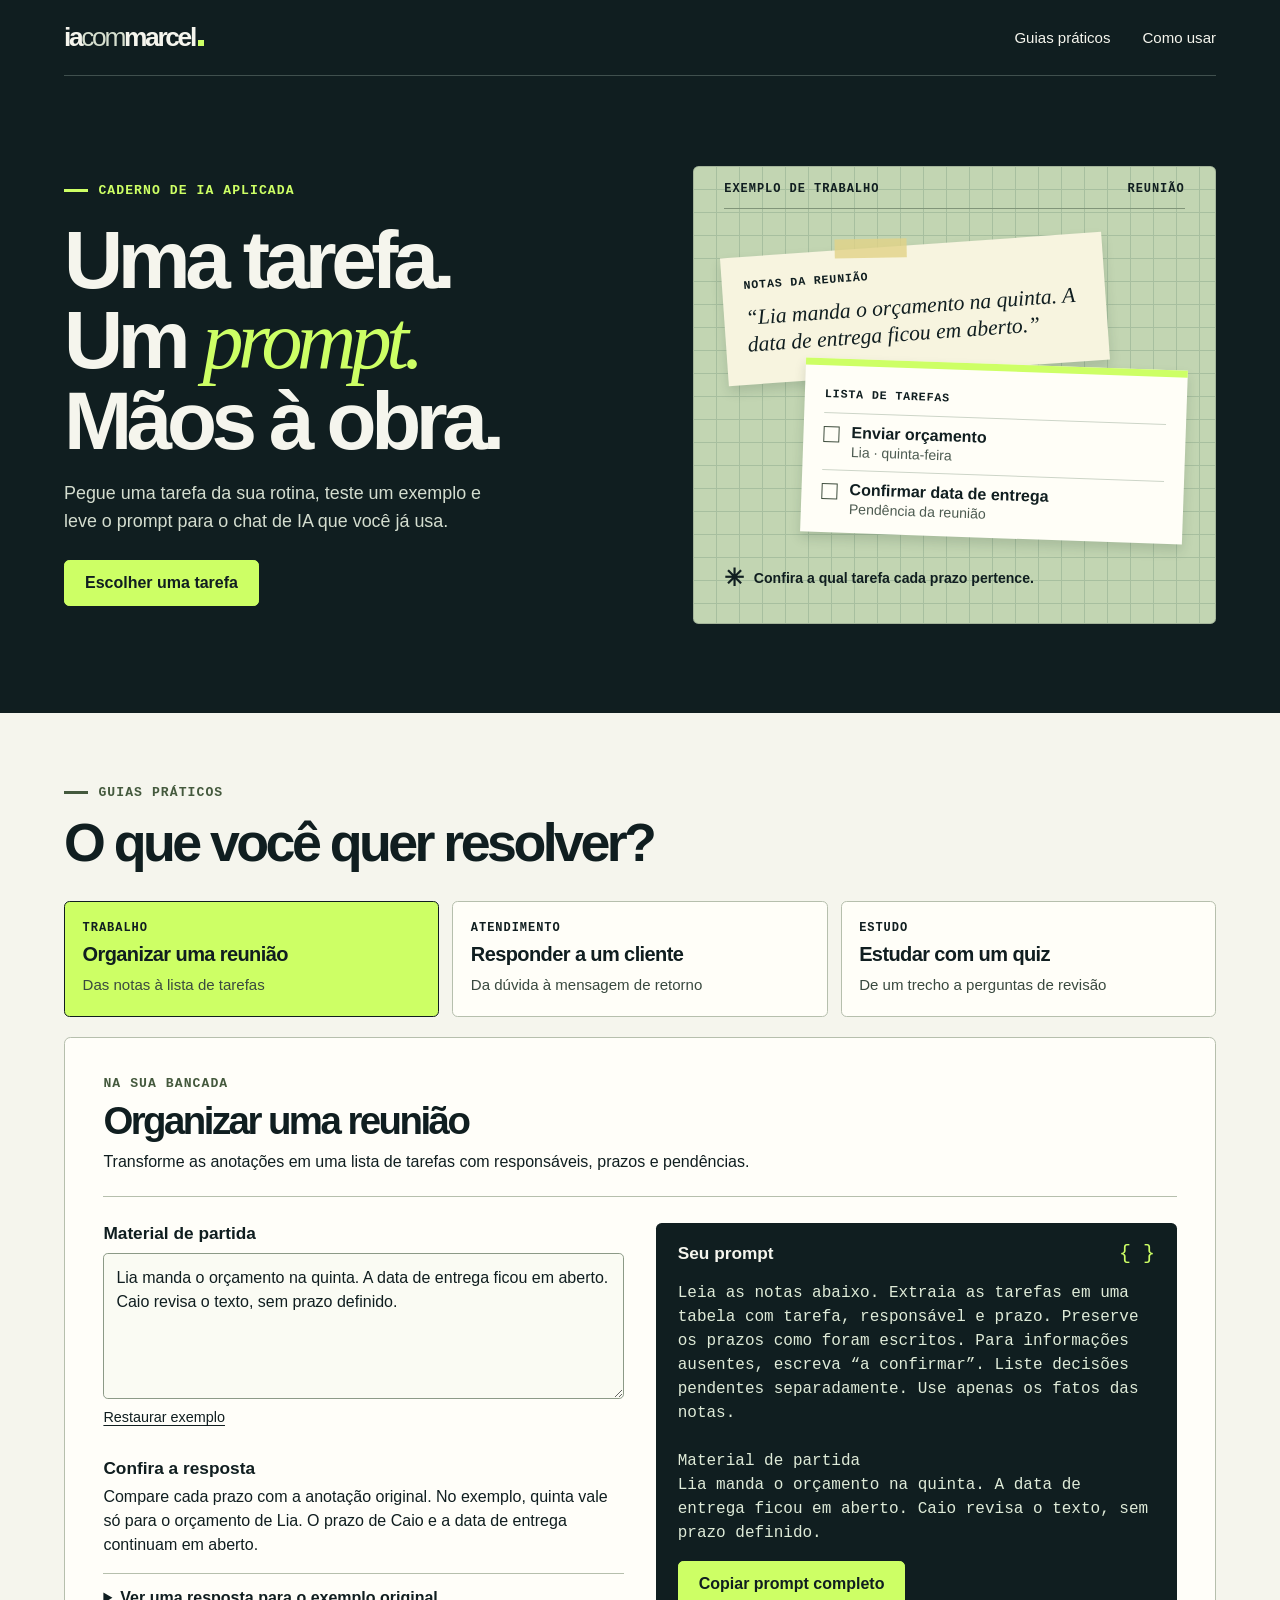
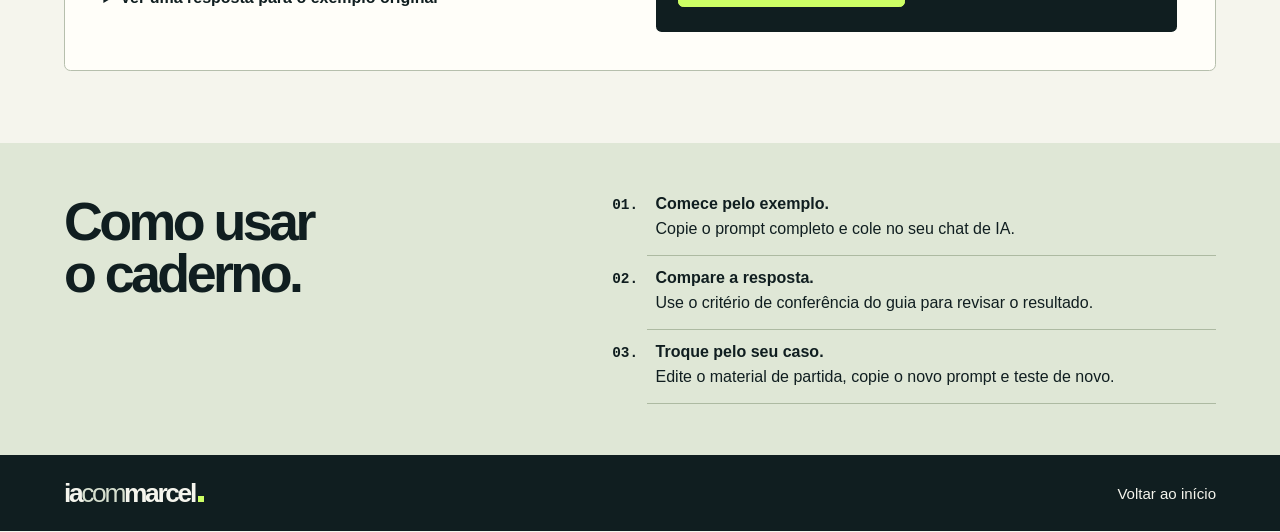
==== index.html @ cb48549a "Publica os guias práticos do iacommarcel" ====
<!doctype html>
<html lang="pt-BR">
<head>
  <meta charset="utf-8">
  <meta name="viewport" content="width=device-width,initial-scale=1">
  <meta name="theme-color" content="#101e20">
  <meta name="description" content="Use IA para transformar notas em tarefas, responder a um cliente e estudar com um quiz. Experimente os exemplos e leve o prompt para o seu chat.">
  <title>iacommarcel · IA na prática</title>
  <link rel="icon" href="data:image/svg+xml,%3Csvg xmlns='http://www.w3.org/2000/svg' viewBox='0 0 80 80'%3E%3Crect width='80' height='80' rx='16' fill='%23101e20'/%3E%3Ctext x='11' y='57' fill='%23cdff65' font-size='51' font-family='Arial' font-weight='bold'%3Eia%3C/text%3E%3C/svg%3E">
  <link rel="stylesheet" href="estilo.css">
  <script src="guias.js" defer></script>
</head>
<body>
  <a class="skip" href="#guias">Pular para os guias</a>
  <header id="inicio"><div class="wrap nav"><a class="brand" href="#inicio">ia<span>com</span>marcel<i aria-hidden="true"></i></a><nav aria-label="Navegação"><a href="#guias">Guias práticos</a><a href="#metodo">Como usar</a></nav></div></header>
  <main>
    <section class="hero"><div class="wrap hero-grid">
      <div><p class="eyebrow"><b aria-hidden="true"></b> Caderno de IA aplicada</p><h1>Uma tarefa.<br>Um <em>prompt.</em><br>Mãos à obra.</h1>
      <p class="deck">Pegue uma tarefa da sua rotina, teste um exemplo e leve o prompt para o chat de IA que você já usa.</p>
      <a class="action" href="#guias">Escolher uma tarefa</a></div>
      <figure class="board">
        <div class="boardtop"><span>EXEMPLO DE TRABALHO</span><span>REUNIÃO</span></div>
        <div class="paper note"><span class="tag">Notas da reunião</span><p>“Lia manda o orçamento na quinta. A data de entrega ficou em aberto.”</p></div>
        <div class="paper output"><span class="tag">Lista de tarefas</span><div class="task"><span class="box"></span><div><strong>Enviar orçamento</strong><small>Lia · quinta-feira</small></div></div><div class="task"><span class="box"></span><div><strong>Confirmar data de entrega</strong><small>Pendência da reunião</small></div></div></div>
        <figcaption><span aria-hidden="true">✳</span> Confira a qual tarefa cada prazo pertence.</figcaption>
      </figure>
    </div></section>
    <section class="library wrap" id="guias"><p class="eyebrow"><b aria-hidden="true"></b> Guias práticos</p><h2>O que você quer resolver?</h2>
      <div class="choices" aria-label="Escolha uma tarefa">
        <a href="#reuniao" data-guide="reuniao"><small>Trabalho</small><strong>Organizar uma reunião</strong><span>Das notas à lista de tarefas</span></a>
        <a href="#cliente" data-guide="cliente"><small>Atendimento</small><strong>Responder a um cliente</strong><span>Da dúvida à mensagem de retorno</span></a>
        <a href="#estudo" data-guide="estudo"><small>Estudo</small><strong>Estudar com um quiz</strong><span>De um trecho a perguntas de revisão</span></a>
      </div>
      <article id="oficina" aria-labelledby="titulo-guia">
        <div class="work-head"><p class="eyebrow">Na sua bancada</p><h3 id="titulo-guia">Organizar uma reunião</h3><p id="introducao"></p></div>
        <div class="workspace"><div><label for="entrada">Material de partida</label><textarea id="entrada" rows="5"></textarea><button class="reset" id="restaurar" type="button">Restaurar exemplo</button>
        <h4>Confira a resposta</h4><p id="criterio"></p><details><summary>Ver uma resposta para o exemplo original</summary><p id="exemplo"></p></details></div>
        <div class="prompt"><div class="prompt-head"><h4>Seu prompt</h4><span aria-hidden="true">{ }</span></div><pre id="texto-prompt"></pre><button class="action" id="copiar" type="button">Copiar prompt completo</button><span role="status" id="status"></span></div></div>
      </article>
      <noscript>Ative o JavaScript para editar os exemplos. Para experimentar o guia de reunião, cole suas notas em um chat de IA e peça uma tabela de tarefas, responsáveis e prazos. Solicite que marque informações ausentes como “a definir”.</noscript>
    </section>
    <section class="method" id="metodo"><div class="wrap method-inner"><h2>Como usar<br> o caderno.</h2><ol><li><strong>Comece pelo exemplo.</strong><p>Copie o prompt completo e cole no seu chat de IA.</p></li><li><strong>Compare a resposta.</strong><p>Use o critério de conferência do guia para revisar o resultado.</p></li><li><strong>Troque pelo seu caso.</strong><p>Edite o material de partida, copie o novo prompt e teste de novo.</p></li></ol></div></section>
  </main>
  <footer><div class="wrap nav"><a class="brand" href="#inicio">ia<span>com</span>marcel<i aria-hidden="true"></i></a><a href="#inicio">Voltar ao início</a></div></footer>
</body></html>
---- estilo.css ----
:root{--ink:#101e20;--paper:#f5f5ed;--lime:#cdff65;--muted:#52605d;--line:#b6bfad;font-family:"Inter","Segoe UI",Arial,sans-serif;color:var(--ink);background:var(--paper);scroll-padding-top:1rem}
*{box-sizing:border-box}
body,figure,h1,h2,h3,h4,p,ol{margin:0}
a{color:inherit;text-underline-offset:.22em}
button,textarea{font:inherit}
button,a,summary{touch-action:manipulation}
button,summary{cursor:pointer}
:focus-visible{outline:3px solid #377ccb;outline-offset:4px}
.wrap{width:min(1180px,90%);margin-inline:auto}
.skip{position:absolute;left:1rem;top:-5rem;background:white;padding:.7rem;z-index:5}.skip:focus{top:.5rem}
header,footer,.hero{background:var(--ink);color:var(--paper)}
.nav{min-height:76px;display:flex;align-items:center;justify-content:space-between;gap:1rem}.nav a{text-decoration:none}.nav nav{display:flex;gap:2rem}.nav nav a,footer .nav>a:last-child{font-size:.94rem}
.brand{display:inline-flex;align-items:baseline;font-size:1.65rem;letter-spacing:-.09em;font-weight:800}.brand span{font-weight:400;color:#d6dfcf}.brand i{height:.22em;width:.22em;margin-left:.13em;background:var(--lime)}
header .wrap{border-bottom:1px solid #40504e}
.hero-grid{display:grid;grid-template-columns:1.07fr 1fr;gap:6%;padding-block:clamp(3.8rem,7vw,6.2rem);align-items:center}
.eyebrow,.tag,.boardtop,.choices small{font-family:"IBM Plex Mono",Consolas,monospace;font-size:.82rem;letter-spacing:.08em;text-transform:uppercase;font-weight:650}.eyebrow{display:flex;align-items:center;gap:.65rem}.eyebrow b{display:block;width:1.5rem;height:3px;background:currentColor}.hero .eyebrow{color:var(--lime)}
h1,h2,h3{letter-spacing:-.066em;line-height:.98}h1{font-size:clamp(3.8rem,6.4vw,6.5rem);margin:1.35rem 0 1.15rem;font-weight:700}h1 em{font-family:"Georgia",serif;font-weight:400;color:var(--lime)}.deck{font-size:1.12rem;line-height:1.55;max-width:27rem;color:#d4ddcf}.action{display:inline-block;border:1px solid var(--lime);background:var(--lime);color:var(--ink);padding:.82rem 1.25rem;text-decoration:none;font-weight:700;border-radius:.32rem}.hero .action{margin-top:1.5rem}.action:hover{background:#dcff96}
.board{position:relative;isolation:isolate;color:var(--ink);background-color:#c2d5b2;background-image:linear-gradient(#a7bf9f 1px,transparent 1px),linear-gradient(90deg,#a7bf9f 1px,transparent 1px);background-size:23px 23px;border-radius:.35rem;min-width:0;padding:1rem 6% 2rem;box-shadow:inset 0 0 0 1px #a4b59a}
.boardtop{display:flex;justify-content:space-between;border-bottom:1px solid #819579;padding-bottom:.75rem;gap:.7rem;font-size:.75rem}.paper{box-shadow:0 .4rem .7rem #172c2126;position:relative}.note{background:#f7f4df;transform:rotate(-4deg);width:83%;margin:2.25rem 0 -.55rem;padding:1.15rem 1.35rem 1.6rem}.note::before{content:"";display:block;background:#e2d387c9;position:absolute;width:4.5rem;height:1.2rem;left:30%;top:-.55rem;transform:rotate(3deg)}.tag{font-size:.73rem;letter-spacing:.07em}.note p{font:italic 1.35rem/1.28 Georgia,serif;margin-top:.7rem}.output{margin-left:auto;width:83%;padding:1.15rem 1.25rem 1rem;background:#fffef7;transform:rotate(2deg);border-top:.45rem solid var(--lime)}.task{display:flex;gap:.75rem;align-items:flex-start;border-top:1px solid #cdd5c8;padding-top:.62rem;margin-top:.65rem}.task strong,.task small{display:block}.task small{font-size:.88rem;color:#4d5b51;margin-top:.12rem}.box{display:block;width:1rem;height:1rem;border:1.5px solid #3f4e3e;margin-top:.2rem;flex-shrink:0}.board figcaption{margin-top:1.6rem;display:flex;align-items:center;gap:.6rem;font-size:.88rem;font-weight:600}.board figcaption span{font-size:1.5rem}
.library{padding-block:4.5rem}.library .eyebrow{color:#44593d}.library h2,.method h2{font-size:clamp(2.5rem,4.2vw,4.25rem);margin:1rem 0 2rem}.choices{display:grid;grid-template-columns:repeat(3,1fr);gap:.8rem}.choices a{padding:1.2rem 1.1rem;border:1px solid var(--line);border-radius:.35rem;text-decoration:none;display:grid;align-content:start;gap:.45rem;background:#fffef8}.choices a:hover{border-color:var(--ink)}.choices a[aria-current=true]{background:var(--lime);border-color:var(--ink)}.choices small{font-size:.75rem}.choices strong{font-size:1.25rem;line-height:1.24;letter-spacing:-.03em}.choices span,.work-head>p:last-child,.workspace p{line-height:1.5}.choices span{font-size:.94rem;color:#39493f}
#oficina{margin-top:1.25rem;border:1px solid var(--line);border-radius:.4rem;background:#fffef9;padding:clamp(1.25rem,3vw,2.6rem)}.work-head{border-bottom:1px solid var(--line);padding-bottom:1.4rem}.work-head h3{font-size:clamp(2.1rem,3vw,3rem);margin:.65rem 0}.workspace{display:grid;grid-template-columns:1fr 1fr;gap:3%;margin-top:1.6rem}.workspace>*{min-width:0}label,h4{display:block;font-weight:750;font-size:1.08rem}.workspace textarea{display:block;width:100%;resize:vertical;min-height:7rem;border-radius:.3rem;border:1px solid #8c9a87;background:#fafbf3;color:var(--ink);line-height:1.5;padding:.75rem;margin-top:.6rem}.reset{font-size:.9rem;background:none;color:var(--ink);border:0;padding:.6rem 0;text-decoration:underline;text-underline-offset:.2rem}.workspace h4:not(.prompt h4){margin:1.45rem 0 .4rem}.workspace details{margin-top:1rem;border-top:1px solid var(--line);padding:.9rem 0 0}.workspace summary{font-weight:600}.workspace details p{white-space:pre-line;margin:.7rem 0}.prompt{background:var(--ink);color:var(--paper);border-radius:.35rem;padding:1.2rem 1.35rem}.prompt-head{display:flex;align-items:center;justify-content:space-between}.prompt-head span{font:1.25rem monospace;color:var(--lime)}pre{font:1rem/1.5 "IBM Plex Mono",Consolas,monospace;white-space:pre-wrap;overflow-wrap:anywhere;margin:1rem 0;color:#dfebd8}.prompt .action:disabled{opacity:.65;cursor:default}#status{display:block;font-size:.9rem;line-height:1.4;margin-top:.35rem}
.method{background:#dfe7d6;padding:3.2rem 0}.method-inner{display:grid;grid-template-columns:.8fr 1fr;gap:4rem;align-items:start}.method h2{margin:0}.method ol{list-style:decimal-leading-zero;padding-left:2.2rem}.method li{padding:.8rem 0 .95rem .55rem;border-bottom:1px solid #adbaa2}.method li::marker{font:600 .9rem Consolas,monospace}.method li:first-child{padding-top:0}.method li p{margin-top:.25rem;line-height:1.45}
@media(max-width:800px){.hero-grid{gap:4%}.board{padding:1rem 4%}.note,.output{width:94%}.note p{font-size:1.15rem}.choices{gap:.5rem}.choices span{line-height:1.25}}
@media(max-width:650px){.nav{min-height:64px}.nav nav{gap:.9rem}.nav nav a{font-size:.85rem}.brand{font-size:1.45rem}.hero-grid,.workspace,.method-inner{grid-template-columns:1fr}.hero-grid{gap:2.1rem;padding-block:2.65rem}.board{width:100%;max-width:29rem;padding:1rem 6%}.note,.output{width:83%}.library{padding-block:3rem}.choices{grid-template-columns:1fr}.choices a{padding:.8rem 1rem;gap:.12rem}.choices small{margin-bottom:.2rem}.workspace{gap:1.5rem}.method-inner{gap:1.4rem}.method h2 br{display:none}.method h2 br:after{content:" "}.method h2{line-height:1.12}h1{font-size:clamp(3.5rem,12vw,4.6rem)}}
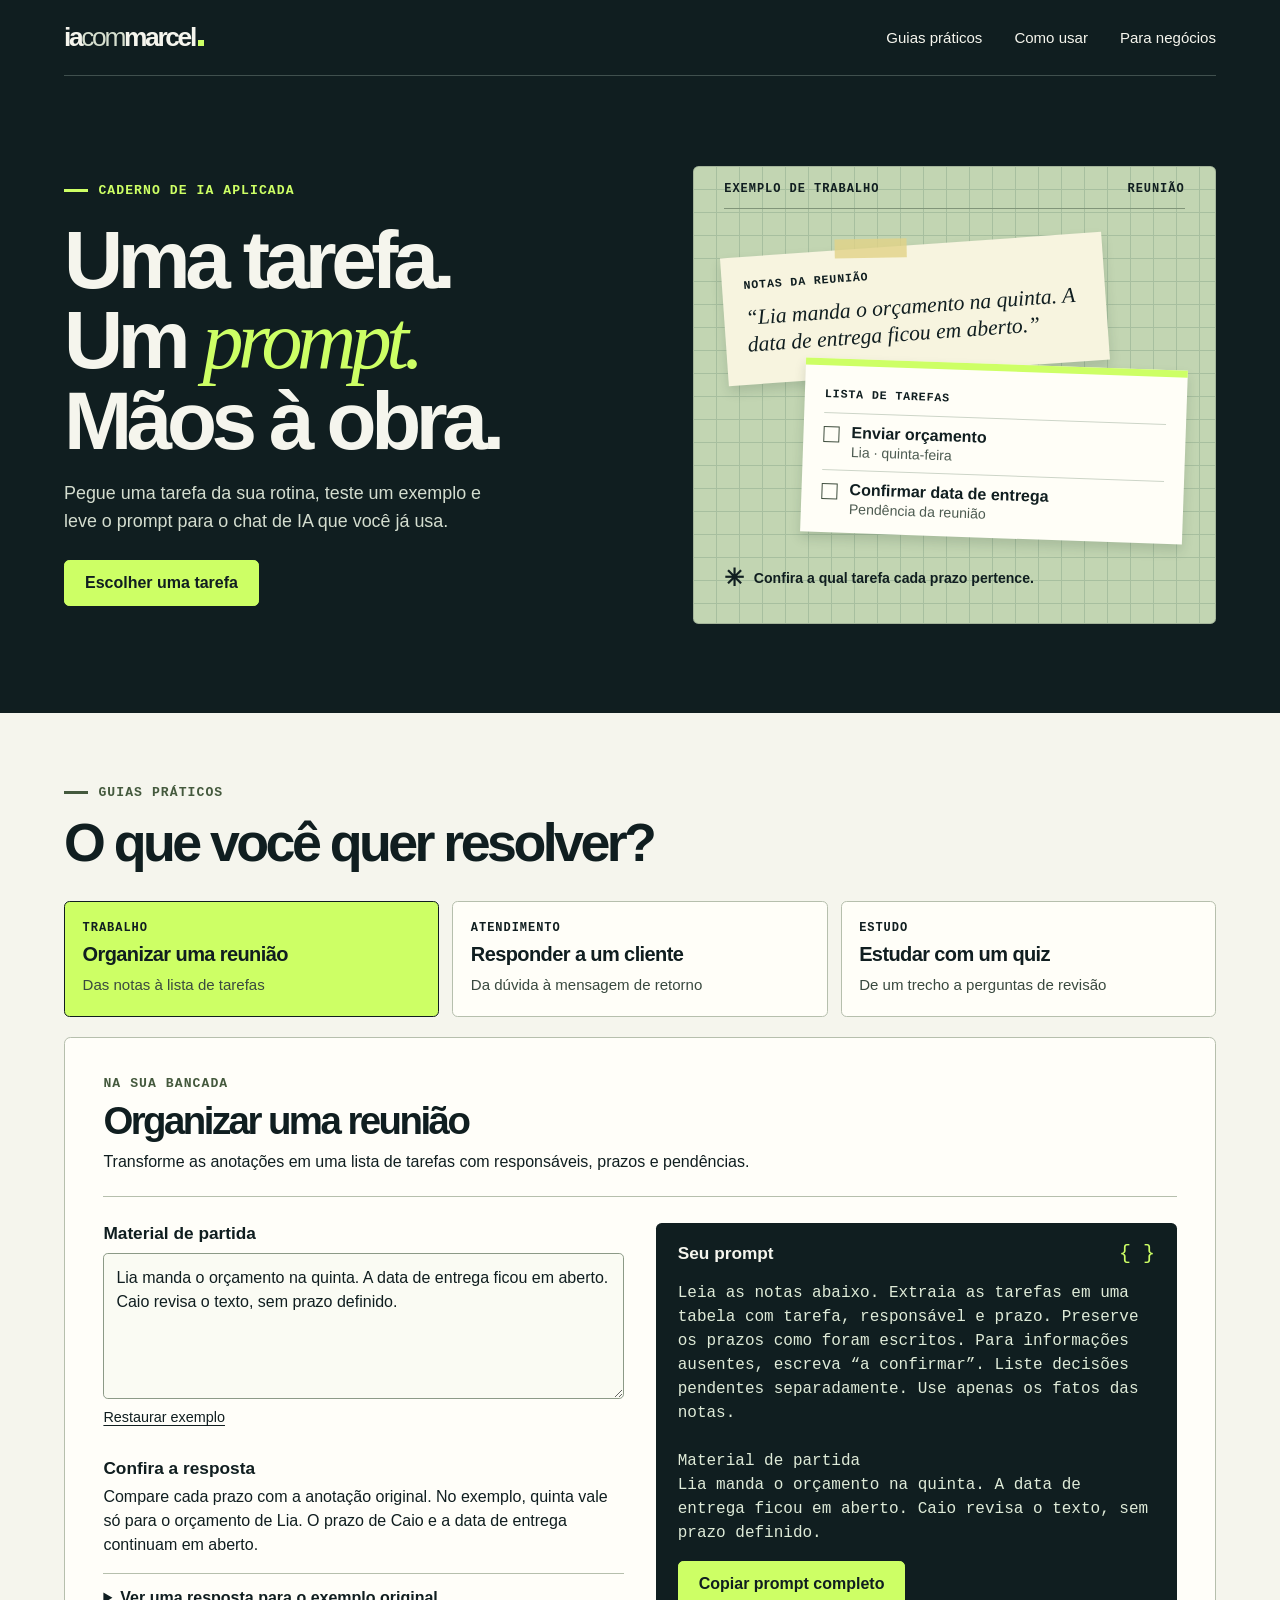
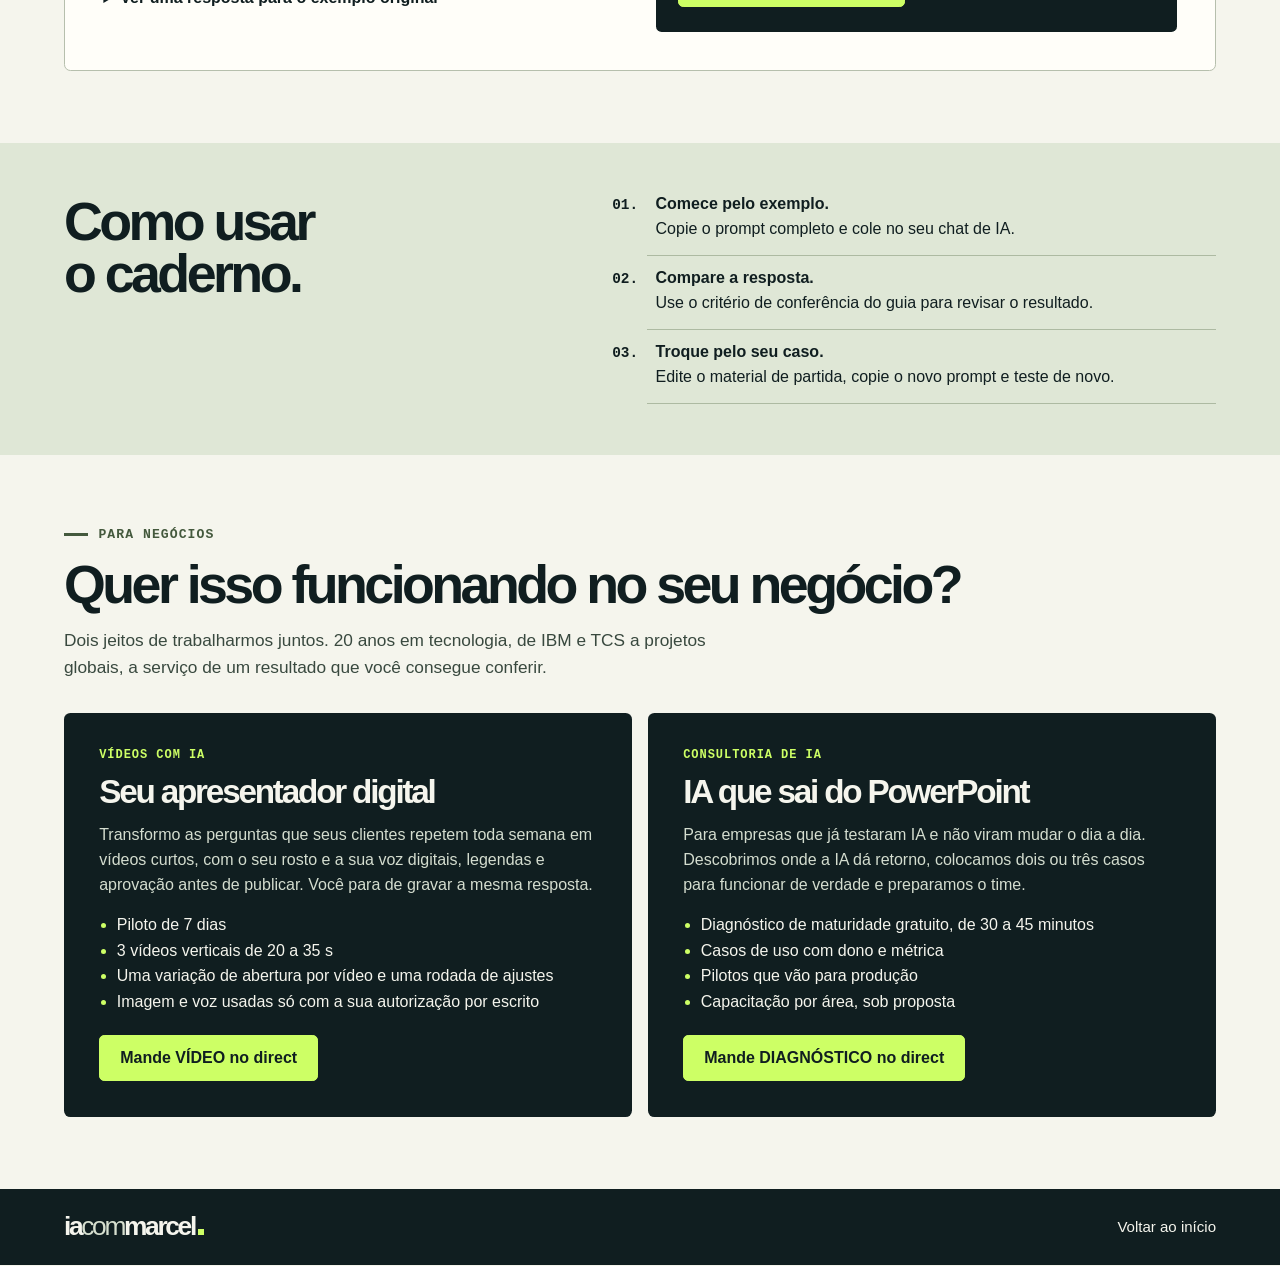
==== commit 8e406b1d: "Seção Para negócios: vídeos com IA e consultoria de IA Co-Authored-By: Claude Opus 5.5 <noreply@anth" ====
--- a/index.html
+++ b/index.html
@@ -4,7 +4,7 @@
   <meta charset="utf-8">
   <meta name="viewport" content="width=device-width,initial-scale=1">
   <meta name="theme-color" content="#101e20">
-  <meta name="description" content="Use IA para transformar notas em tarefas, responder a um cliente e estudar com um quiz. Experimente os exemplos e leve o prompt para o seu chat.">
+  <meta name="description" content="Guias práticos de IA para testar agora, vídeos com IA para o seu negócio e consultoria de IA para empresas.">
   <title>iacommarcel · IA na prática</title>
   <link rel="icon" href="data:image/svg+xml,%3Csvg xmlns='http://www.w3.org/2000/svg' viewBox='0 0 80 80'%3E%3Crect width='80' height='80' rx='16' fill='%23101e20'/%3E%3Ctext x='11' y='57' fill='%23cdff65' font-size='51' font-family='Arial' font-weight='bold'%3Eia%3C/text%3E%3C/svg%3E">
   <link rel="stylesheet" href="estilo.css">
@@ -12,7 +12,7 @@
 </head>
 <body>
   <a class="skip" href="#guias">Pular para os guias</a>
-  <header id="inicio"><div class="wrap nav"><a class="brand" href="#inicio">ia<span>com</span>marcel<i aria-hidden="true"></i></a><nav aria-label="Navegação"><a href="#guias">Guias práticos</a><a href="#metodo">Como usar</a></nav></div></header>
+  <header id="inicio"><div class="wrap nav"><a class="brand" href="#inicio">ia<span>com</span>marcel<i aria-hidden="true"></i></a><nav aria-label="Navegação"><a href="#guias">Guias práticos</a><a href="#metodo">Como usar</a><a href="#negocios">Para negócios</a></nav></div></header>
   <main>
     <section class="hero"><div class="wrap hero-grid">
       <div><p class="eyebrow"><b aria-hidden="true"></b> Caderno de IA aplicada</p><h1>Uma tarefa.<br>Um <em>prompt.</em><br>Mãos à obra.</h1>
@@ -40,6 +40,27 @@
       <noscript>Ative o JavaScript para editar os exemplos. Para experimentar o guia de reunião, cole suas notas em um chat de IA e peça uma tabela de tarefas, responsáveis e prazos. Solicite que marque informações ausentes como “a definir”.</noscript>
     </section>
     <section class="method" id="metodo"><div class="wrap method-inner"><h2>Como usar<br> o caderno.</h2><ol><li><strong>Comece pelo exemplo.</strong><p>Copie o prompt completo e cole no seu chat de IA.</p></li><li><strong>Compare a resposta.</strong><p>Use o critério de conferência do guia para revisar o resultado.</p></li><li><strong>Troque pelo seu caso.</strong><p>Edite o material de partida, copie o novo prompt e teste de novo.</p></li></ol></div></section>
+    <section class="services" id="negocios"><div class="wrap">
+      <p class="eyebrow"><b aria-hidden="true"></b> Para negócios</p>
+      <h2>Quer isso funcionando no seu negócio?</h2>
+      <p class="services-deck">Dois jeitos de trabalharmos juntos. 20 anos em tecnologia, de IBM e TCS a projetos globais, a serviço de um resultado que você consegue conferir.</p>
+      <div class="offers">
+        <article class="offer">
+          <small>Vídeos com IA</small>
+          <h3>Seu apresentador digital</h3>
+          <p>Transformo as perguntas que seus clientes repetem toda semana em vídeos curtos, com o seu rosto e a sua voz digitais, legendas e aprovação antes de publicar. Você para de gravar a mesma resposta.</p>
+          <ul><li>Piloto de 7 dias</li><li>3 vídeos verticais de 20 a 35 s</li><li>Uma variação de abertura por vídeo e uma rodada de ajustes</li><li>Imagem e voz usadas só com a sua autorização por escrito</li></ul>
+          <a class="action" href="https://ig.me/m/iacommarcel">Mande VÍDEO no direct</a>
+        </article>
+        <article class="offer">
+          <small>Consultoria de IA</small>
+          <h3>IA que sai do PowerPoint</h3>
+          <p>Para empresas que já testaram IA e não viram mudar o dia a dia. Descobrimos onde a IA dá retorno, colocamos dois ou três casos para funcionar de verdade e preparamos o time.</p>
+          <ul><li>Diagnóstico de maturidade gratuito, de 30 a 45 minutos</li><li>Casos de uso com dono e métrica</li><li>Pilotos que vão para produção</li><li>Capacitação por área, sob proposta</li></ul>
+          <a class="action" href="https://ig.me/m/iacommarcel">Mande DIAGNÓSTICO no direct</a>
+        </article>
+      </div>
+    </div></section>
   </main>
   <footer><div class="wrap nav"><a class="brand" href="#inicio">ia<span>com</span>marcel<i aria-hidden="true"></i></a><a href="#inicio">Voltar ao início</a></div></footer>
 </body></html>
--- a/estilo.css
+++ b/estilo.css
@@ -20,5 +20,6 @@
 .library{padding-block:4.5rem}.library .eyebrow{color:#44593d}.library h2,.method h2{font-size:clamp(2.5rem,4.2vw,4.25rem);margin:1rem 0 2rem}.choices{display:grid;grid-template-columns:repeat(3,1fr);gap:.8rem}.choices a{padding:1.2rem 1.1rem;border:1px solid var(--line);border-radius:.35rem;text-decoration:none;display:grid;align-content:start;gap:.45rem;background:#fffef8}.choices a:hover{border-color:var(--ink)}.choices a[aria-current=true]{background:var(--lime);border-color:var(--ink)}.choices small{font-size:.75rem}.choices strong{font-size:1.25rem;line-height:1.24;letter-spacing:-.03em}.choices span,.work-head>p:last-child,.workspace p{line-height:1.5}.choices span{font-size:.94rem;color:#39493f}
 #oficina{margin-top:1.25rem;border:1px solid var(--line);border-radius:.4rem;background:#fffef9;padding:clamp(1.25rem,3vw,2.6rem)}.work-head{border-bottom:1px solid var(--line);padding-bottom:1.4rem}.work-head h3{font-size:clamp(2.1rem,3vw,3rem);margin:.65rem 0}.workspace{display:grid;grid-template-columns:1fr 1fr;gap:3%;margin-top:1.6rem}.workspace>*{min-width:0}label,h4{display:block;font-weight:750;font-size:1.08rem}.workspace textarea{display:block;width:100%;resize:vertical;min-height:7rem;border-radius:.3rem;border:1px solid #8c9a87;background:#fafbf3;color:var(--ink);line-height:1.5;padding:.75rem;margin-top:.6rem}.reset{font-size:.9rem;background:none;color:var(--ink);border:0;padding:.6rem 0;text-decoration:underline;text-underline-offset:.2rem}.workspace h4:not(.prompt h4){margin:1.45rem 0 .4rem}.workspace details{margin-top:1rem;border-top:1px solid var(--line);padding:.9rem 0 0}.workspace summary{font-weight:600}.workspace details p{white-space:pre-line;margin:.7rem 0}.prompt{background:var(--ink);color:var(--paper);border-radius:.35rem;padding:1.2rem 1.35rem}.prompt-head{display:flex;align-items:center;justify-content:space-between}.prompt-head span{font:1.25rem monospace;color:var(--lime)}pre{font:1rem/1.5 "IBM Plex Mono",Consolas,monospace;white-space:pre-wrap;overflow-wrap:anywhere;margin:1rem 0;color:#dfebd8}.prompt .action:disabled{opacity:.65;cursor:default}#status{display:block;font-size:.9rem;line-height:1.4;margin-top:.35rem}
 .method{background:#dfe7d6;padding:3.2rem 0}.method-inner{display:grid;grid-template-columns:.8fr 1fr;gap:4rem;align-items:start}.method h2{margin:0}.method ol{list-style:decimal-leading-zero;padding-left:2.2rem}.method li{padding:.8rem 0 .95rem .55rem;border-bottom:1px solid #adbaa2}.method li::marker{font:600 .9rem Consolas,monospace}.method li:first-child{padding-top:0}.method li p{margin-top:.25rem;line-height:1.45}
+.services{padding-block:4.5rem}.services .eyebrow{color:#44593d}.services h2{font-size:clamp(2.5rem,4.2vw,4.25rem);margin:1rem 0 1rem}.services-deck{font-size:1.08rem;line-height:1.55;max-width:44rem;color:#39493f;margin-bottom:2rem}.offers{display:grid;grid-template-columns:1fr 1fr;gap:1rem}.offer{background:var(--ink);color:var(--paper);border-radius:.4rem;padding:clamp(1.25rem,3vw,2.2rem);display:flex;flex-direction:column;gap:.9rem}.offer small{font-family:"IBM Plex Mono",Consolas,monospace;font-size:.75rem;letter-spacing:.08em;text-transform:uppercase;font-weight:650;color:var(--lime)}.offer h3{font-size:clamp(1.8rem,2.6vw,2.5rem)}.offer p{line-height:1.55;color:#d4ddcf}.offer ul{margin:0;padding-left:1.1rem;line-height:1.6;flex:1}.offer li::marker{color:var(--lime)}.offer .action{align-self:flex-start;margin-top:.4rem}
 @media(max-width:800px){.hero-grid{gap:4%}.board{padding:1rem 4%}.note,.output{width:94%}.note p{font-size:1.15rem}.choices{gap:.5rem}.choices span{line-height:1.25}}
-@media(max-width:650px){.nav{min-height:64px}.nav nav{gap:.9rem}.nav nav a{font-size:.85rem}.brand{font-size:1.45rem}.hero-grid,.workspace,.method-inner{grid-template-columns:1fr}.hero-grid{gap:2.1rem;padding-block:2.65rem}.board{width:100%;max-width:29rem;padding:1rem 6%}.note,.output{width:83%}.library{padding-block:3rem}.choices{grid-template-columns:1fr}.choices a{padding:.8rem 1rem;gap:.12rem}.choices small{margin-bottom:.2rem}.workspace{gap:1.5rem}.method-inner{gap:1.4rem}.method h2 br{display:none}.method h2 br:after{content:" "}.method h2{line-height:1.12}h1{font-size:clamp(3.5rem,12vw,4.6rem)}}
+@media(max-width:650px){.nav{min-height:64px}.nav nav{gap:.9rem}.nav nav a{font-size:.85rem}.brand{font-size:1.45rem}.hero-grid,.workspace,.method-inner,.offers{grid-template-columns:1fr}.hero-grid{gap:2.1rem;padding-block:2.65rem}.board{width:100%;max-width:29rem;padding:1rem 6%}.note,.output{width:83%}.library{padding-block:3rem}.choices{grid-template-columns:1fr}.choices a{padding:.8rem 1rem;gap:.12rem}.choices small{margin-bottom:.2rem}.workspace{gap:1.5rem}.method-inner{gap:1.4rem}.method h2 br{display:none}.method h2 br:after{content:" "}.method h2{line-height:1.12}h1{font-size:clamp(3.5rem,12vw,4.6rem)}}
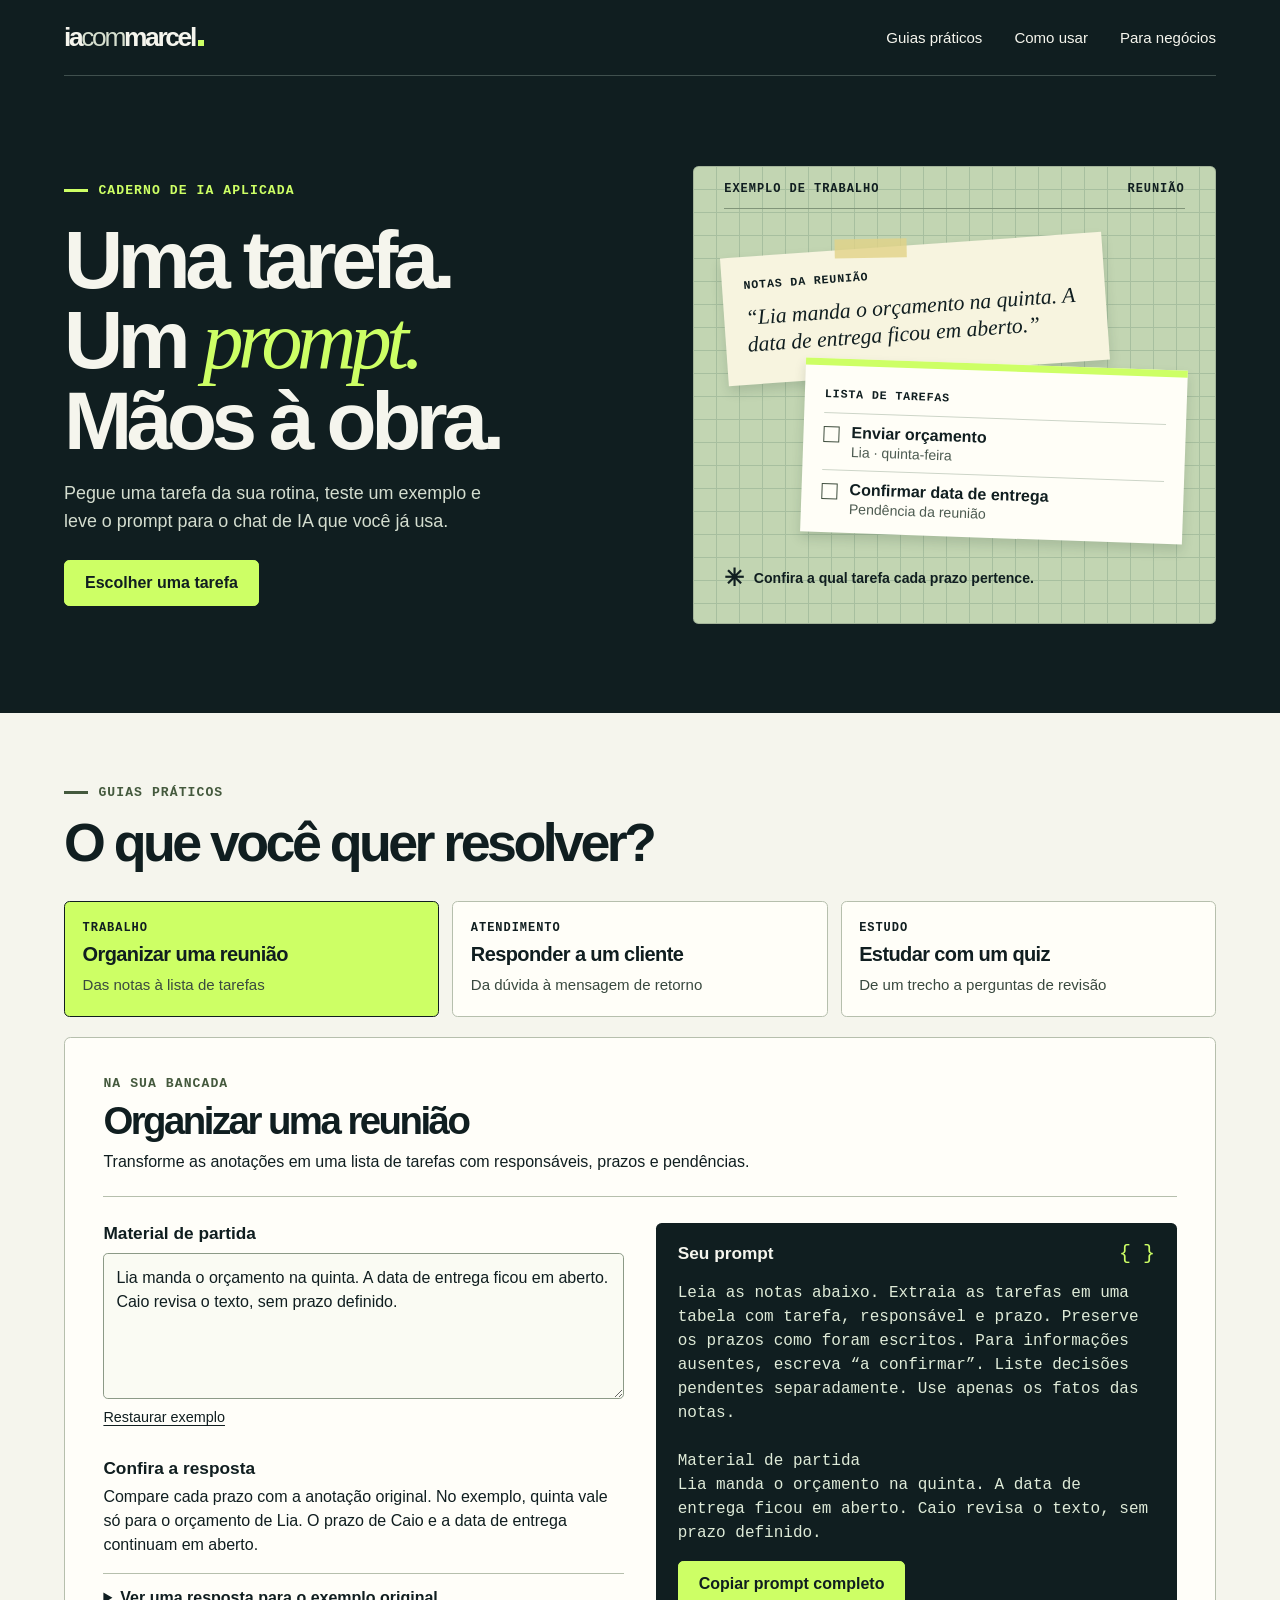
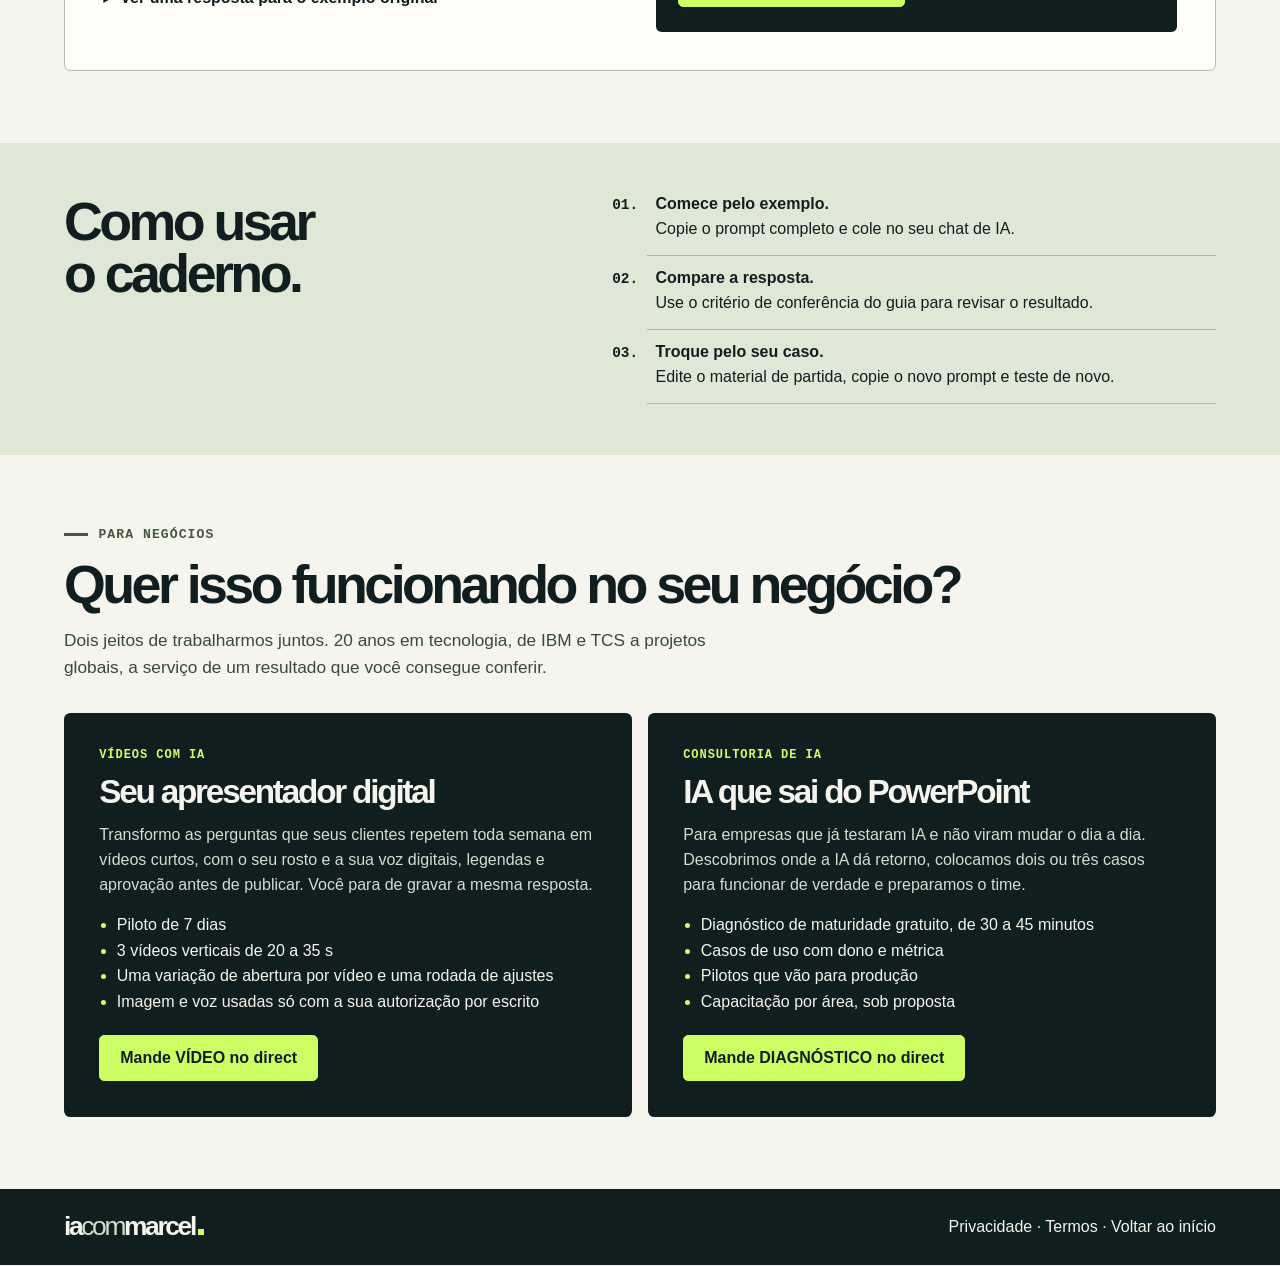
==== commit 0c0792ab: "Política de privacidade e termos de uso (exigidos pelo app do Google para o YouTube) Co-Authored-By:" ====
--- a/index.html
+++ b/index.html
@@ -62,5 +62,5 @@
       </div>
     </div></section>
   </main>
-  <footer><div class="wrap nav"><a class="brand" href="#inicio">ia<span>com</span>marcel<i aria-hidden="true"></i></a><a href="#inicio">Voltar ao início</a></div></footer>
+  <footer><div class="wrap nav"><a class="brand" href="#inicio">ia<span>com</span>marcel<i aria-hidden="true"></i></a><span><a href="privacidade.html">Privacidade</a> · <a href="termos.html">Termos</a> · <a href="#inicio">Voltar ao início</a></span></div></footer>
 </body></html>
